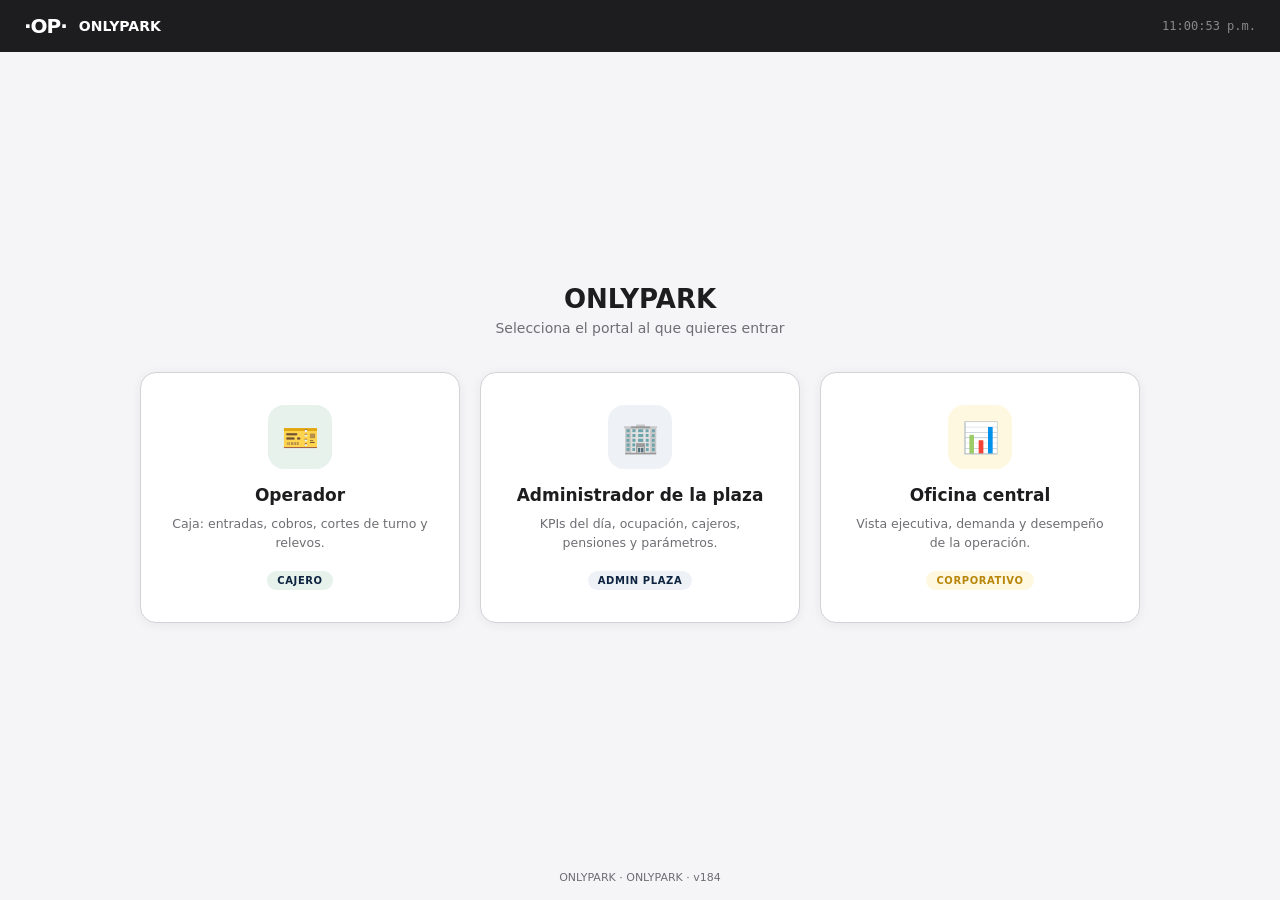
==== app/portales/index.html @ 62f449dc "Portales IWOL portados a ONLYPARK (colores + Supabase config) - app/portales/index.html      <- Iwol" ====
<!DOCTYPE html>
<html lang="es">
<head>
<meta charset="UTF-8">
<meta name="viewport" content="width=device-width, initial-scale=1.0">
<title>ONLYPARK · Portales</title>
<style>
:root {
  --bg:#F5F5F7; --white:#fff; --border:#D2D2D7;
  --purple:#0d2340; --blue:#0d2340; --green:#3aa757;
  --gold:#F5A623; --red:#D93025; --text:#1D1D1F; --muted:#6E6E73;
}
*{box-sizing:border-box;margin:0;padding:0;font-family:'Segoe UI',system-ui,sans-serif}
body{background:var(--bg);color:var(--text);min-height:100vh;display:flex;flex-direction:column}

nav{background:#1D1D1F;padding:0 24px;height:52px;display:flex;align-items:center;
    gap:12px;position:sticky;top:0;z-index:100}
.nav-logo{font-size:20px;font-weight:900;color:#fff;letter-spacing:-1px}
.nav-title{font-size:14px;font-weight:700;color:#fff}
.nav-right{margin-left:auto;display:flex;align-items:center;gap:12px}
.nav-clock{font-size:12px;color:#888;font-family:monospace}

main{flex:1;display:flex;flex-direction:column;align-items:center;justify-content:center;
     padding:40px 24px}
.encabezado{text-align:center;margin-bottom:36px}
.encabezado h1{font-size:26px;font-weight:900;margin-bottom:6px}
.encabezado p{font-size:14px;color:var(--muted)}

.portales{display:grid;grid-template-columns:repeat(3,1fr);gap:20px;max-width:1000px;width:100%}
@media(max-width:850px){.portales{grid-template-columns:1fr;max-width:400px}}

.portal{background:var(--white);border:1px solid var(--border);border-radius:16px;
        padding:32px 26px;text-align:center;text-decoration:none;color:var(--text);
        box-shadow:0 2px 12px rgba(0,0,0,.06);transition:transform .15s,box-shadow .15s;
        display:flex;flex-direction:column;align-items:center;gap:10px}
.portal:hover{transform:translateY(-4px);box-shadow:0 10px 28px rgba(0,0,0,.12)}
.portal-ico{width:64px;height:64px;border-radius:16px;display:flex;align-items:center;
            justify-content:center;font-size:30px;margin-bottom:6px}
.portal-titulo{font-size:17px;font-weight:800}
.portal-desc{font-size:12.5px;color:var(--muted);line-height:1.5}
.portal-badge{margin-top:8px;font-size:10px;font-weight:700;text-transform:uppercase;
              letter-spacing:.6px;padding:4px 10px;border-radius:99px}

.p-operador .portal-ico{background:#e6f2eb;color:var(--blue)}
.p-operador .portal-badge{background:#e6f2eb;color:var(--blue)}
.p-admin .portal-ico{background:#eef2f7;color:var(--purple)}
.p-admin .portal-badge{background:#eef2f7;color:var(--purple)}
.p-central .portal-ico{background:#FFF8E1;color:var(--gold)}
.p-central .portal-badge{background:#FFF8E1;color:#B8860B}

footer{text-align:center;padding:16px;font-size:11px;color:var(--muted)}
</style>
</head>
<body>

<nav>
  <span class="nav-logo">·OP·</span>
  <span class="nav-title">ONLYPARK</span>
  <div class="nav-right">
    <span class="nav-clock" id="nav-clock">--:--:--</span>
  </div>
</nav>

<main>
  <div class="encabezado">
    <h1>ONLYPARK</h1>
    <p>Selecciona el portal al que quieres entrar</p>
  </div>

  <div class="portales">
    <a class="portal p-operador" href="operador.html">
      <div class="portal-ico">🎫</div>
      <div class="portal-titulo">Operador</div>
      <div class="portal-desc">Caja: entradas, cobros, cortes de turno y relevos.</div>
      <div class="portal-badge">Cajero</div>
    </a>

    <a class="portal p-admin" href="admin.html">
      <div class="portal-ico">🏢</div>
      <div class="portal-titulo">Administrador de la plaza</div>
      <div class="portal-desc">KPIs del día, ocupación, cajeros, pensiones y parámetros.</div>
      <div class="portal-badge">Admin plaza</div>
    </a>

    <a class="portal p-central" href="corporativo.html">
      <div class="portal-ico">📊</div>
      <div class="portal-titulo">Oficina central</div>
      <div class="portal-desc">Vista ejecutiva, demanda y desempeño de la operación.</div>
      <div class="portal-badge">Corporativo</div>
    </a>
  </div>
</main>

<footer>ONLYPARK · ONLYPARK · <span id="app-version">v184</span></footer>

<script>
function actualizarReloj() {
  document.getElementById('nav-clock').textContent =
    new Date().toLocaleTimeString('es-MX');
}
actualizarReloj();
setInterval(actualizarReloj, 1000);
</script>

</body>
</html>
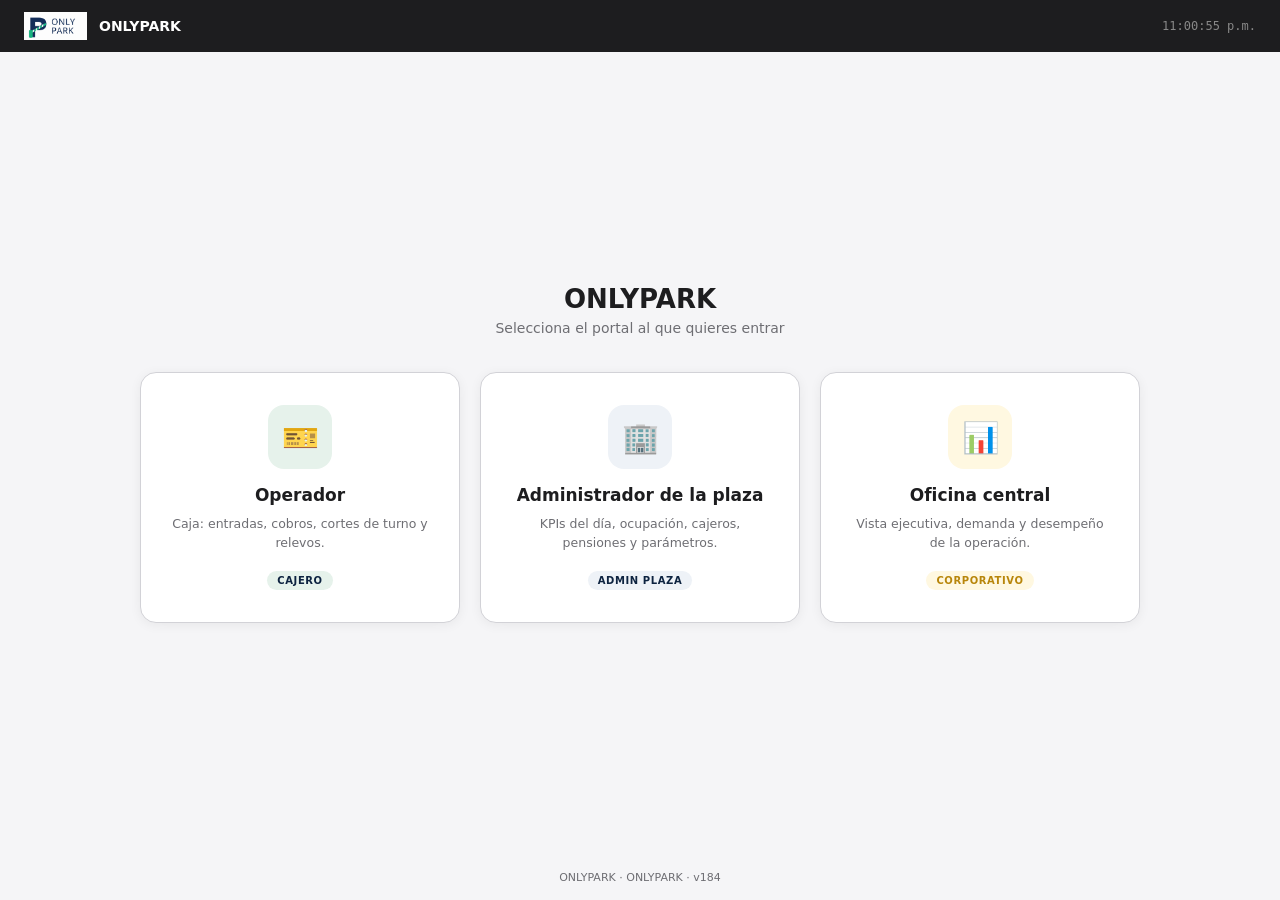
==== commit 852af4b7: "Logo oficial ONLYPARK en portales + panel principal - app/assets/logo.png: PNG oficial (3096x1376) c" ====
--- a/app/portales/index.html
+++ b/app/portales/index.html
@@ -54,7 +54,7 @@
 <body>
 
 <nav>
-  <span class="nav-logo">·OP·</span>
+  <img src="../assets/logo.png" alt="ONLYPARK" style="height:28px;width:auto;display:block">
   <span class="nav-title">ONLYPARK</span>
   <div class="nav-right">
     <span class="nav-clock" id="nav-clock">--:--:--</span>
